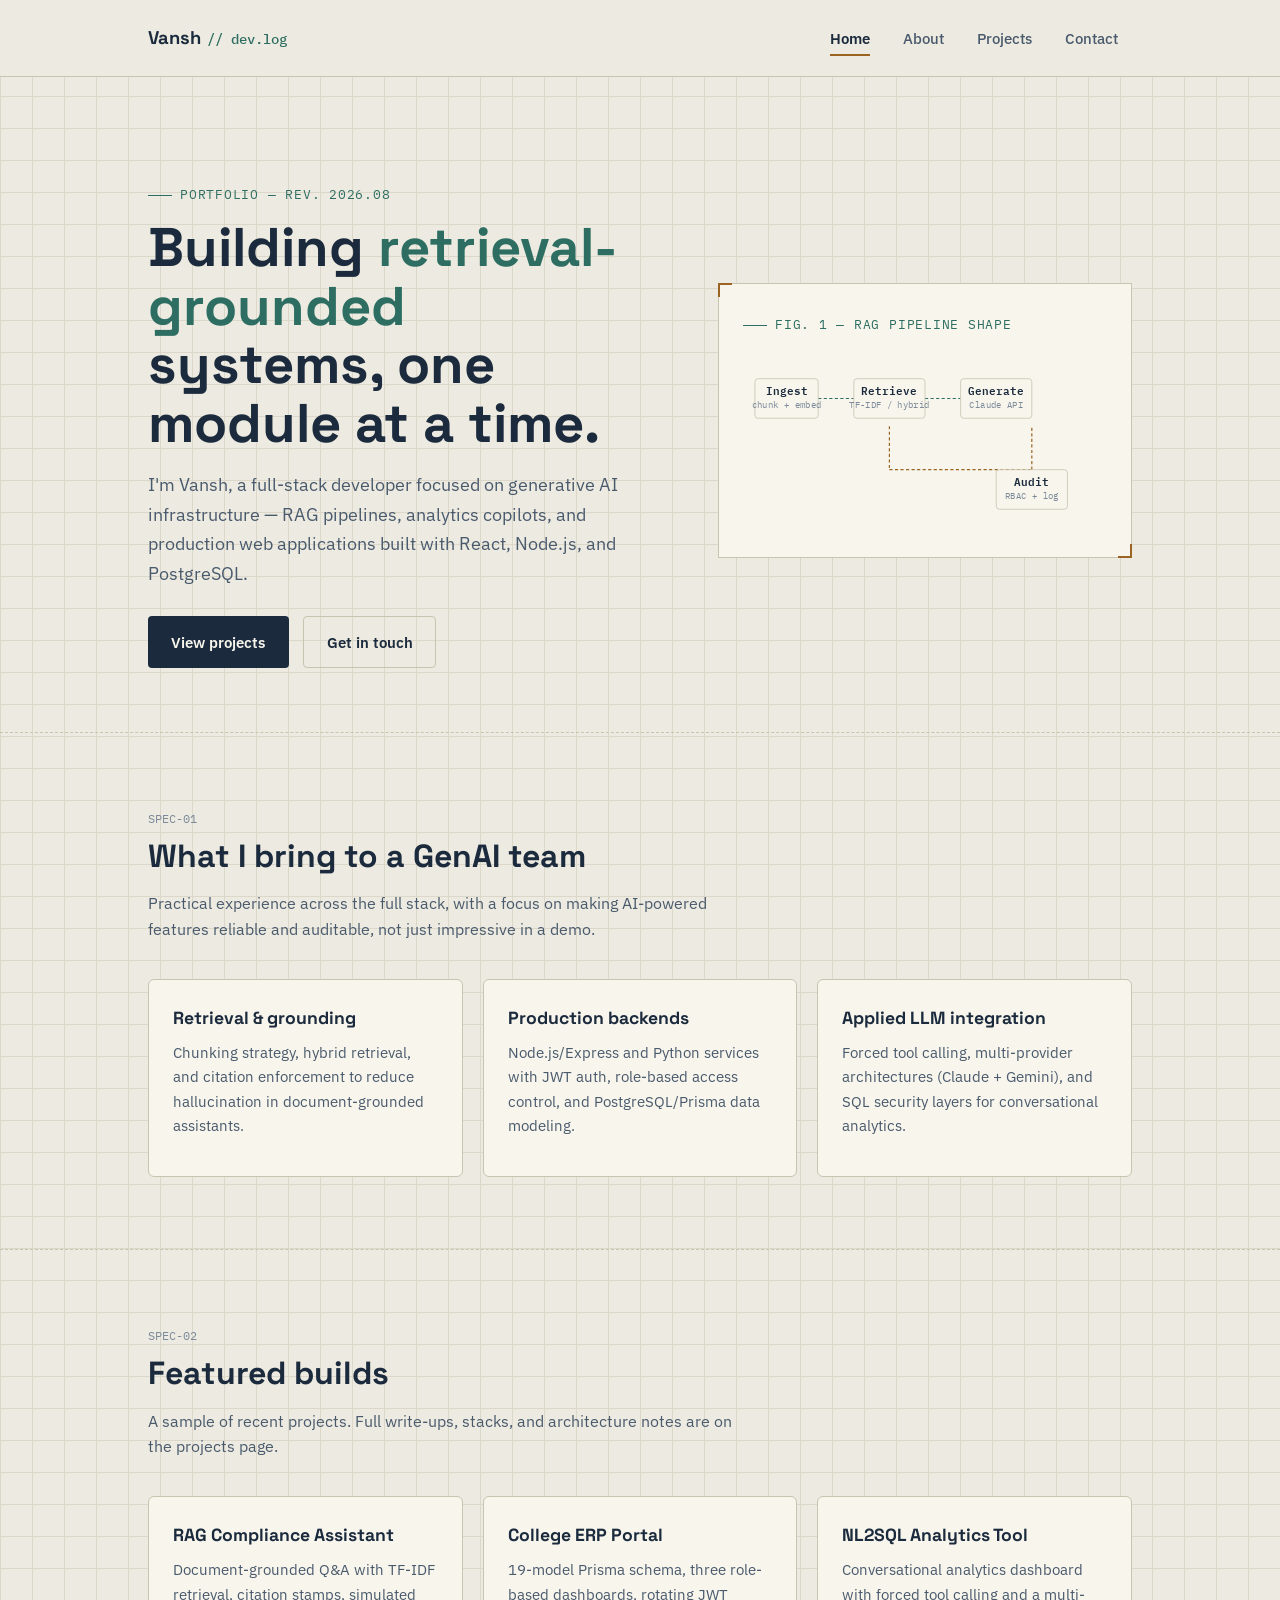
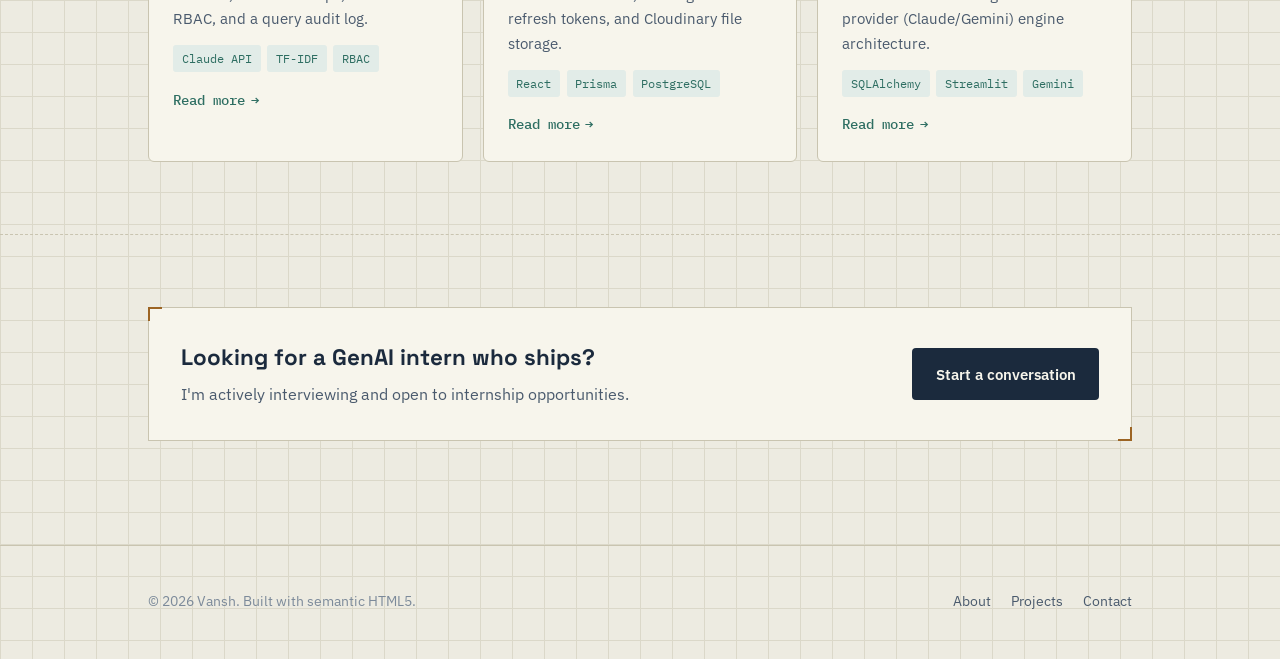
==== index.html @ 2693d818 "initial portfolio website" ====
<!DOCTYPE html>
<html lang="en">
<head>
  <meta charset="UTF-8">
  <meta name="viewport" content="width=device-width, initial-scale=1.0">
  <title>Vansh — GenAI &amp; Full-Stack Developer Portfolio</title>
  <meta name="description" content="Portfolio of Vansh, a full-stack developer building GenAI-powered systems: RAG pipelines, NL2SQL analytics, and production-grade web applications.">
  <meta name="author" content="Vansh">
  <meta name="keywords" content="Vansh portfolio, GenAI developer, RAG systems, full-stack developer, React, Node.js, PostgreSQL, Claude API">

  <!-- Open Graph / social preview -->
  <meta property="og:type" content="website">
  <meta property="og:title" content="Vansh — GenAI & Full-Stack Developer">
  <meta property="og:description" content="Building retrieval-augmented and full-stack systems: RAG assistants, NL2SQL tools, and production web apps.">
  <meta property="og:url" content="https://example.com/">
  <meta name="twitter:card" content="summary">

  <link rel="canonical" href="https://example.com/">
  <link rel="stylesheet" href="css/style.css">
</head>
<body>

  <a class="skip-link" href="#main-content">Skip to main content</a>

  <header class="site-header">
    <div class="wrap header-inner">
      <a class="brand" href="index.html">
        Vansh <span class="brand-mark">// dev.log</span>
      </a>
      <button class="nav-toggle" type="button" aria-expanded="false" aria-controls="primary-nav">
        Menu
      </button>
      <nav class="primary-nav" id="primary-nav" aria-label="Primary">
        <ul>
          <li><a href="index.html" aria-current="page">Home</a></li>
          <li><a href="about.html">About</a></li>
          <li><a href="projects.html">Projects</a></li>
          <li><a href="contact.html">Contact</a></li>
        </ul>
      </nav>
    </div>
  </header>

  <main id="main-content">

    <!-- ================= HERO ================= -->
    <section class="hero" aria-labelledby="hero-heading">
      <div class="wrap hero-grid">
        <div>
          <p class="spec-label">Portfolio — Rev. 2026.08</p>
          <h1 id="hero-heading">
            Building <span class="accent">retrieval-grounded</span> systems, one module at a time.
          </h1>
          <p class="hero-lede">
            I'm Vansh, a full-stack developer focused on generative AI infrastructure — RAG
            pipelines, analytics copilots, and production web applications built with
            React, Node.js, and PostgreSQL.
          </p>
          <div class="hero-actions">
            <a class="btn btn-primary" href="projects.html">View projects</a>
            <a class="btn btn-secondary" href="contact.html">Get in touch</a>
          </div>
        </div>

        <div>
          <figure class="bracket-frame" style="padding: 1.5rem; margin: 0;">
            <figcaption class="spec-label" style="margin-bottom: 1rem;">Fig. 1 — RAG pipeline shape</figcaption>
            <svg class="pipeline-diagram" viewBox="0 0 460 220" role="img" aria-labelledby="pipeline-title pipeline-desc">
              <title id="pipeline-title">Diagram of a retrieval-augmented generation pipeline</title>
              <desc id="pipeline-desc">Four connected stages flow left to right: Ingest, Retrieve, Generate, and Audit, representing the architecture used in the compliance document assistant project.</desc>

              <!-- connectors -->
              <line x1="95" y1="60" x2="140" y2="60" stroke="#2E6E62" stroke-width="1.5" stroke-dasharray="4 3"/>
              <line x1="230" y1="60" x2="275" y2="60" stroke="#2E6E62" stroke-width="1.5" stroke-dasharray="4 3"/>
              <line x1="185" y1="95" x2="185" y2="150" stroke="#9C6423" stroke-width="1.5" stroke-dasharray="4 3"/>
              <line x1="185" y1="150" x2="365" y2="150" stroke="#9C6423" stroke-width="1.5" stroke-dasharray="4 3"/>
              <line x1="365" y1="150" x2="365" y2="95" stroke="#9C6423" stroke-width="1.5" stroke-dasharray="4 3"/>

              <!-- node: Ingest -->
              <rect x="15" y="35" width="80" height="50" rx="4" fill="#F7F5EC" stroke="#C9C4B0"/>
              <text x="55" y="56" text-anchor="middle" class="pipeline-node-title">Ingest</text>
              <text x="55" y="72" text-anchor="middle" class="pipeline-node-label">chunk + embed</text>

              <!-- node: Retrieve -->
              <rect x="140" y="35" width="90" height="50" rx="4" fill="#F7F5EC" stroke="#C9C4B0"/>
              <text x="185" y="56" text-anchor="middle" class="pipeline-node-title">Retrieve</text>
              <text x="185" y="72" text-anchor="middle" class="pipeline-node-label">TF-IDF / hybrid</text>

              <!-- node: Generate -->
              <rect x="275" y="35" width="90" height="50" rx="4" fill="#F7F5EC" stroke="#C9C4B0"/>
              <text x="320" y="56" text-anchor="middle" class="pipeline-node-title">Generate</text>
              <text x="320" y="72" text-anchor="middle" class="pipeline-node-label">Claude API</text>

              <!-- node: Audit -->
              <rect x="320" y="150" width="90" height="50" rx="4" fill="#F7F5EC" stroke="#C9C4B0"/>
              <text x="365" y="171" text-anchor="middle" class="pipeline-node-title">Audit</text>
              <text x="365" y="187" text-anchor="middle" class="pipeline-node-label">RBAC + log</text>
            </svg>
          </figure>
        </div>
      </div>
    </section>

    <!-- ================= STRENGTHS ================= -->
    <section class="block" aria-labelledby="strengths-heading">
      <div class="wrap">
        <div class="block-head">
          <span class="section-index">SPEC-01</span>
          <h2 id="strengths-heading">What I bring to a GenAI team</h2>
          <p>Practical experience across the full stack, with a focus on making AI-powered features reliable and auditable, not just impressive in a demo.</p>
        </div>
        <div class="card-grid">
          <article class="card">
            <h3>Retrieval &amp; grounding</h3>
            <p>Chunking strategy, hybrid retrieval, and citation enforcement to reduce hallucination in document-grounded assistants.</p>
          </article>
          <article class="card">
            <h3>Production backends</h3>
            <p>Node.js/Express and Python services with JWT auth, role-based access control, and PostgreSQL/Prisma data modeling.</p>
          </article>
          <article class="card">
            <h3>Applied LLM integration</h3>
            <p>Forced tool calling, multi-provider architectures (Claude + Gemini), and SQL security layers for conversational analytics.</p>
          </article>
        </div>
      </div>
    </section>

    <!-- ================= FEATURED PROJECTS ================= -->
    <section class="block" aria-labelledby="featured-heading">
      <div class="wrap">
        <div class="block-head">
          <span class="section-index">SPEC-02</span>
          <h2 id="featured-heading">Featured builds</h2>
          <p>A sample of recent projects. Full write-ups, stacks, and architecture notes are on the projects page.</p>
        </div>
        <div class="card-grid">
          <article class="card">
            <h3>RAG Compliance Assistant</h3>
            <p>Document-grounded Q&amp;A with TF-IDF retrieval, citation stamps, simulated RBAC, and a query audit log.</p>
            <ul class="tag-list" aria-label="Technologies used">
              <li>Claude API</li>
              <li>TF-IDF</li>
              <li>RBAC</li>
            </ul>
            <a class="card-link" href="projects.html#rag-assistant">Read more <span aria-hidden="true">→</span></a>
          </article>
          <article class="card">
            <h3>College ERP Portal</h3>
            <p>19-model Prisma schema, three role-based dashboards, rotating JWT refresh tokens, and Cloudinary file storage.</p>
            <ul class="tag-list" aria-label="Technologies used">
              <li>React</li>
              <li>Prisma</li>
              <li>PostgreSQL</li>
            </ul>
            <a class="card-link" href="projects.html#erp-portal">Read more <span aria-hidden="true">→</span></a>
          </article>
          <article class="card">
            <h3>NL2SQL Analytics Tool</h3>
            <p>Conversational analytics dashboard with forced tool calling and a multi-provider (Claude/Gemini) engine architecture.</p>
            <ul class="tag-list" aria-label="Technologies used">
              <li>SQLAlchemy</li>
              <li>Streamlit</li>
              <li>Gemini</li>
            </ul>
            <a class="card-link" href="projects.html#nl2sql">Read more <span aria-hidden="true">→</span></a>
          </article>
        </div>
      </div>
    </section>

    <!-- ================= CTA ================= -->
    <section class="block" aria-labelledby="cta-heading">
      <div class="wrap">
        <div class="bracket-frame" style="padding: 2rem; display: flex; justify-content: space-between; align-items: center; flex-wrap: wrap; gap: 1.5rem;">
          <div>
            <h2 id="cta-heading" style="font-family: var(--font-display); margin: 0 0 0.4rem; font-size: 1.4rem;">Looking for a GenAI intern who ships?</h2>
            <p style="margin: 0; color: var(--ink-soft);">I'm actively interviewing and open to internship opportunities.</p>
          </div>
          <a class="btn btn-primary" href="contact.html">Start a conversation</a>
        </div>
      </div>
    </section>

  </main>

  <footer class="site-footer">
    <div class="wrap footer-inner">
      <p>&copy; 2026 Vansh. Built with semantic HTML5.</p>
      <ul class="footer-links">
        <li><a href="about.html">About</a></li>
        <li><a href="projects.html">Projects</a></li>
        <li><a href="contact.html">Contact</a></li>
      </ul>
    </div>
  </footer>

  <script src="js/main.js"></script>
</body>
</html>
---- css/style.css ----
/* =========================================================
   Vansh — Portfolio
   Design concept: engineering spec sheet / lab notebook
   ========================================================= */

@import url('https://fonts.googleapis.com/css2?family=Space+Grotesk:wght@500;600;700&family=IBM+Plex+Sans:wght@400;500;600&family=IBM+Plex+Mono:wght@400;500&display=swap');

:root {
  /* Color tokens */
  --bg: #EDEBE1;
  --bg-line: #DBD8C9;
  --surface: #F7F5EC;
  --surface-raised: #FFFFFF;
  --ink: #1B2A3D;
  --ink-soft: #4A5A6D;
  --ink-faint: #7C8A9A;
  --border: #C9C4B0;
  --accent-teal: #2E6E62;
  --accent-teal-bg: #E2ECE8;
  --accent-amber: #9C6423;
  --accent-amber-bg: #F3E8D6;
  --focus-ring: #1857B8;

  /* Type */
  --font-display: 'Space Grotesk', 'Segoe UI', sans-serif;
  --font-body: 'IBM Plex Sans', 'Segoe UI', sans-serif;
  --font-mono: 'IBM Plex Mono', 'Courier New', monospace;

  /* Layout */
  --content-width: 1080px;
  --gutter: clamp(1.25rem, 4vw, 3rem);
}

*, *::before, *::after { box-sizing: border-box; }

html {
  scroll-behavior: smooth;
}

@media (prefers-reduced-motion: reduce) {
  html { scroll-behavior: auto; }
  *, *::before, *::after {
    animation-duration: 0.01ms !important;
    animation-iteration-count: 1 !important;
    transition-duration: 0.01ms !important;
    scroll-behavior: auto !important;
  }
}

body {
  margin: 0;
  background-color: var(--bg);
  background-image:
    linear-gradient(var(--bg-line) 1px, transparent 1px),
    linear-gradient(90deg, var(--bg-line) 1px, transparent 1px);
  background-size: 32px 32px;
  color: var(--ink);
  font-family: var(--font-body);
  font-size: 1rem;
  line-height: 1.6;
  -webkit-font-smoothing: antialiased;
}

img { max-width: 100%; display: block; }

/* -----------------------------------------
   Accessibility utilities
   ----------------------------------------- */

.visually-hidden {
  position: absolute;
  width: 1px; height: 1px;
  padding: 0; margin: -1px;
  overflow: hidden;
  clip: rect(0,0,0,0);
  white-space: nowrap;
  border: 0;
}

.skip-link {
  position: absolute;
  left: 1rem;
  top: -3.5rem;
  background: var(--ink);
  color: var(--surface);
  padding: 0.75rem 1.25rem;
  border-radius: 4px;
  font-family: var(--font-mono);
  font-size: 0.9rem;
  text-decoration: none;
  z-index: 100;
  transition: top 0.15s ease;
}

.skip-link:focus {
  top: 1rem;
}

:focus-visible {
  outline: 3px solid var(--focus-ring);
  outline-offset: 3px;
  border-radius: 2px;
}

a { color: var(--accent-teal); }
a:hover { color: var(--ink); }

/* -----------------------------------------
   Layout shell
   ----------------------------------------- */

.wrap {
  max-width: var(--content-width);
  margin-inline: auto;
  padding-inline: var(--gutter);
}

/* -----------------------------------------
   Header / Nav
   ----------------------------------------- */

.site-header {
  position: sticky;
  top: 0;
  z-index: 50;
  background: rgba(237, 235, 225, 0.92);
  backdrop-filter: blur(6px);
  border-bottom: 1px solid var(--border);
}

.header-inner {
  display: flex;
  align-items: center;
  justify-content: space-between;
  padding-block: 1.1rem;
}

.brand {
  font-family: var(--font-display);
  font-weight: 700;
  font-size: 1.15rem;
  color: var(--ink);
  text-decoration: none;
  display: flex;
  align-items: baseline;
  gap: 0.4rem;
}

.brand .brand-mark {
  color: var(--accent-teal);
  font-family: var(--font-mono);
  font-weight: 500;
  font-size: 0.85rem;
}

.brand:hover { color: var(--ink); }

.primary-nav ul {
  list-style: none;
  display: flex;
  gap: 0.25rem;
  margin: 0;
  padding: 0;
}

.primary-nav a {
  display: inline-block;
  padding: 0.5rem 0.9rem;
  color: var(--ink-soft);
  text-decoration: none;
  font-size: 0.95rem;
  font-weight: 500;
  border-radius: 4px;
}

.primary-nav a:hover {
  color: var(--ink);
  background: var(--surface);
}

.primary-nav a[aria-current="page"] {
  color: var(--ink);
  font-weight: 600;
  position: relative;
}

.primary-nav a[aria-current="page"]::after {
  content: "";
  position: absolute;
  left: 0.9rem;
  right: 0.9rem;
  bottom: 0.15rem;
  height: 2px;
  background: var(--accent-amber);
}

.nav-toggle {
  display: none;
  background: none;
  border: 1px solid var(--border);
  border-radius: 4px;
  padding: 0.5rem 0.7rem;
  font-family: var(--font-mono);
  font-size: 0.85rem;
  color: var(--ink);
  cursor: pointer;
}

@media (max-width: 720px) {
  .nav-toggle { display: inline-block; }
  .primary-nav {
    display: none;
    width: 100%;
  }
  .primary-nav.is-open { display: block; }
  .primary-nav ul {
    flex-direction: column;
    padding-block: 0.5rem 1rem;
  }
  .header-inner { flex-wrap: wrap; }
}

/* -----------------------------------------
   Spec label / eyebrow system
   ----------------------------------------- */

.spec-label {
  font-family: var(--font-mono);
  font-size: 0.8rem;
  letter-spacing: 0.06em;
  color: var(--accent-teal);
  text-transform: uppercase;
  display: inline-flex;
  align-items: center;
  gap: 0.5rem;
  margin-bottom: 0.75rem;
}

.spec-label::before {
  content: "";
  width: 1.5rem;
  height: 1px;
  background: var(--accent-teal);
}

/* -----------------------------------------
   Corner-bracket framing (technical drawing motif)
   ----------------------------------------- */

.bracket-frame {
  position: relative;
  border: 1px solid var(--border);
  background: var(--surface);
}

.bracket-frame::before,
.bracket-frame::after {
  content: "";
  position: absolute;
  width: 14px;
  height: 14px;
  border: 2px solid var(--accent-amber);
}

.bracket-frame::before {
  top: -1px; left: -1px;
  border-right: none;
  border-bottom: none;
}

.bracket-frame::after {
  bottom: -1px; right: -1px;
  border-left: none;
  border-top: none;
}

/* -----------------------------------------
   Hero
   ----------------------------------------- */

.hero {
  padding-block: clamp(3rem, 8vw, 6rem) clamp(2rem, 6vw, 4rem);
}

.hero-grid {
  display: grid;
  grid-template-columns: 1.1fr 0.9fr;
  gap: clamp(2rem, 5vw, 4rem);
  align-items: center;
}

@media (max-width: 860px) {
  .hero-grid { grid-template-columns: 1fr; }
}

.hero h1 {
  font-family: var(--font-display);
  font-size: clamp(2.2rem, 5vw, 3.4rem);
  line-height: 1.08;
  margin: 0 0 1.1rem;
  color: var(--ink);
}

.hero h1 .accent { color: var(--accent-teal); }

.hero-lede {
  font-size: 1.15rem;
  color: var(--ink-soft);
  max-width: 46ch;
  margin: 0 0 1.75rem;
}

.hero-actions {
  display: flex;
  gap: 0.9rem;
  flex-wrap: wrap;
}

.btn {
  font-family: var(--font-body);
  font-weight: 600;
  font-size: 0.95rem;
  padding: 0.8rem 1.4rem;
  border-radius: 4px;
  text-decoration: none;
  display: inline-flex;
  align-items: center;
  gap: 0.5rem;
  border: 1px solid transparent;
  cursor: pointer;
}

.btn-primary {
  background: var(--ink);
  color: var(--surface);
}
.btn-primary:hover { background: var(--accent-teal); color: #fff; }

.btn-secondary {
  background: transparent;
  color: var(--ink);
  border-color: var(--border);
}
.btn-secondary:hover { border-color: var(--ink); background: var(--surface); }

/* -----------------------------------------
   Pipeline diagram (signature element)
   ----------------------------------------- */

.pipeline-diagram {
  width: 100%;
  height: auto;
}

.pipeline-diagram text {
  font-family: var(--font-mono);
}

.pipeline-node-label {
  font-size: 11px;
  fill: var(--ink-faint);
  letter-spacing: 0.04em;
}

.pipeline-node-title {
  font-size: 14px;
  font-weight: 600;
  fill: var(--ink);
}

/* -----------------------------------------
   Sections
   ----------------------------------------- */

section.block {
  padding-block: clamp(2.5rem, 6vw, 4.5rem);
  border-top: 1px dashed var(--border);
}

.block-head {
  max-width: 60ch;
  margin-bottom: 2.25rem;
}

.block-head h2 {
  font-family: var(--font-display);
  font-size: clamp(1.5rem, 3vw, 2rem);
  margin: 0 0 0.6rem;
}

.block-head p {
  color: var(--ink-soft);
  margin: 0;
}

/* -----------------------------------------
   Cards (projects, strengths)
   ----------------------------------------- */

.card-grid {
  display: grid;
  grid-template-columns: repeat(auto-fit, minmax(260px, 1fr));
  gap: 1.25rem;
}

.card {
  background: var(--surface);
  border: 1px solid var(--border);
  border-radius: 6px;
  padding: 1.5rem;
}

.card h3 {
  font-family: var(--font-display);
  font-size: 1.1rem;
  margin: 0 0 0.5rem;
}

.card p {
  color: var(--ink-soft);
  margin: 0 0 0.9rem;
  font-size: 0.96rem;
}

.tag-list {
  list-style: none;
  display: flex;
  flex-wrap: wrap;
  gap: 0.4rem;
  padding: 0;
  margin: 0 0 0.9rem;
}

.tag-list li {
  font-family: var(--font-mono);
  font-size: 0.75rem;
  background: var(--accent-teal-bg);
  color: var(--accent-teal);
  padding: 0.25rem 0.55rem;
  border-radius: 3px;
}

.card-link {
  font-family: var(--font-mono);
  font-size: 0.85rem;
  font-weight: 500;
  text-decoration: none;
  display: inline-flex;
  align-items: center;
  gap: 0.35rem;
}

/* -----------------------------------------
   Project detail articles (projects.html)
   ----------------------------------------- */

.project-article {
  padding-block: clamp(2rem, 5vw, 3.5rem);
  border-top: 1px dashed var(--border);
}

.project-article:first-of-type {
  border-top: none;
}

.project-head {
  display: flex;
  justify-content: space-between;
  align-items: baseline;
  flex-wrap: wrap;
  gap: 0.75rem;
  margin-bottom: 1rem;
}

.project-head h2 {
  font-family: var(--font-display);
  font-size: 1.5rem;
  margin: 0;
}

.project-status {
  font-family: var(--font-mono);
  font-size: 0.75rem;
  text-transform: uppercase;
  letter-spacing: 0.05em;
  color: var(--accent-amber);
  background: var(--accent-amber-bg);
  padding: 0.3rem 0.6rem;
  border-radius: 3px;
}

.project-body {
  display: grid;
  grid-template-columns: 2fr 1fr;
  gap: 2rem;
}

@media (max-width: 780px) {
  .project-body { grid-template-columns: 1fr; }
}

.project-meta dt {
  font-family: var(--font-mono);
  font-size: 0.75rem;
  text-transform: uppercase;
  color: var(--ink-faint);
  margin-top: 0.9rem;
}

.project-meta dt:first-child { margin-top: 0; }

.project-meta dd {
  margin: 0.2rem 0 0;
  font-size: 0.92rem;
  color: var(--ink-soft);
}

/* -----------------------------------------
   Skills / about
   ----------------------------------------- */

.skill-columns {
  display: grid;
  grid-template-columns: repeat(auto-fit, minmax(220px, 1fr));
  gap: 1.5rem;
}

.skill-columns h3 {
  font-family: var(--font-mono);
  font-size: 0.85rem;
  text-transform: uppercase;
  letter-spacing: 0.05em;
  color: var(--accent-teal);
  margin: 0 0 0.75rem;
}

.skill-columns ul {
  margin: 0;
  padding: 0;
  list-style: none;
}

.skill-columns li {
  padding: 0.4rem 0;
  border-bottom: 1px solid var(--border);
  font-size: 0.95rem;
}

.skill-columns li:last-child { border-bottom: none; }

/* Timeline */

.timeline {
  list-style: none;
  margin: 0;
  padding: 0;
  border-left: 2px solid var(--border);
}

.timeline li {
  position: relative;
  padding: 0 0 1.75rem 1.75rem;
}

.timeline li::before {
  content: "";
  position: absolute;
  left: -7px;
  top: 0.3rem;
  width: 12px;
  height: 12px;
  border-radius: 50%;
  background: var(--surface);
  border: 2px solid var(--accent-teal);
}

.timeline .timeline-label {
  font-family: var(--font-mono);
  font-size: 0.78rem;
  color: var(--ink-faint);
  display: block;
  margin-bottom: 0.2rem;
}

.timeline h3 {
  font-family: var(--font-display);
  font-size: 1.05rem;
  margin: 0 0 0.3rem;
}

.timeline p {
  margin: 0;
  color: var(--ink-soft);
  font-size: 0.94rem;
}

/* -----------------------------------------
   Contact form
   ----------------------------------------- */

.contact-layout {
  display: grid;
  grid-template-columns: 1fr 1.2fr;
  gap: 2.5rem;
}

@media (max-width: 780px) {
  .contact-layout { grid-template-columns: 1fr; }
}

.contact-form {
  display: flex;
  flex-direction: column;
  gap: 1.3rem;
}

.form-field {
  display: flex;
  flex-direction: column;
  gap: 0.4rem;
}

.form-field label {
  font-family: var(--font-mono);
  font-size: 0.8rem;
  text-transform: uppercase;
  letter-spacing: 0.04em;
  color: var(--ink);
}

.required-mark {
  color: var(--accent-amber);
}

.form-field input,
.form-field textarea,
.form-field select {
  font-family: var(--font-body);
  font-size: 1rem;
  padding: 0.75rem 0.9rem;
  border: 1px solid var(--border);
  border-radius: 4px;
  background: var(--surface-raised);
  color: var(--ink);
}

.form-field input:focus-visible,
.form-field textarea:focus-visible,
.form-field select:focus-visible {
  outline: 3px solid var(--focus-ring);
  outline-offset: 1px;
  border-color: var(--focus-ring);
}

.form-hint {
  font-size: 0.82rem;
  color: var(--ink-faint);
}

.form-error {
  font-size: 0.85rem;
  color: #A3312A;
  font-weight: 600;
  display: none;
}

.form-field.has-error .form-error { display: block; }
.form-field.has-error input,
.form-field.has-error textarea {
  border-color: #A3312A;
}

.form-status {
  font-size: 0.9rem;
  padding: 0.8rem 1rem;
  border-radius: 4px;
  display: none;
}

.form-status.is-visible { display: block; }

.form-status.success {
  background: var(--accent-teal-bg);
  color: var(--accent-teal);
}

.contact-aside .card { margin-bottom: 1rem; }

.contact-list {
  list-style: none;
  margin: 0;
  padding: 0;
}

.contact-list li {
  display: flex;
  justify-content: space-between;
  gap: 1rem;
  padding: 0.6rem 0;
  border-bottom: 1px solid var(--border);
  font-size: 0.94rem;
}

.contact-list li:last-child { border-bottom: none; }

.contact-list dt {
  font-family: var(--font-mono);
  font-size: 0.78rem;
  color: var(--ink-faint);
}

/* -----------------------------------------
   Footer
   ----------------------------------------- */

.site-footer {
  border-top: 1px solid var(--border);
  padding-block: 2rem;
  margin-top: 2rem;
}

.footer-inner {
  display: flex;
  justify-content: space-between;
  align-items: center;
  flex-wrap: wrap;
  gap: 1rem;
  font-size: 0.85rem;
  color: var(--ink-faint);
}

.footer-inner a {
  color: var(--ink-soft);
  text-decoration: none;
}

.footer-inner a:hover { color: var(--ink); text-decoration: underline; }

.footer-links {
  list-style: none;
  display: flex;
  gap: 1.25rem;
  padding: 0;
  margin: 0;
}

/* -----------------------------------------
   Misc
   ----------------------------------------- */

.section-index {
  font-family: var(--font-mono);
  font-size: 0.75rem;
  color: var(--ink-faint);
}
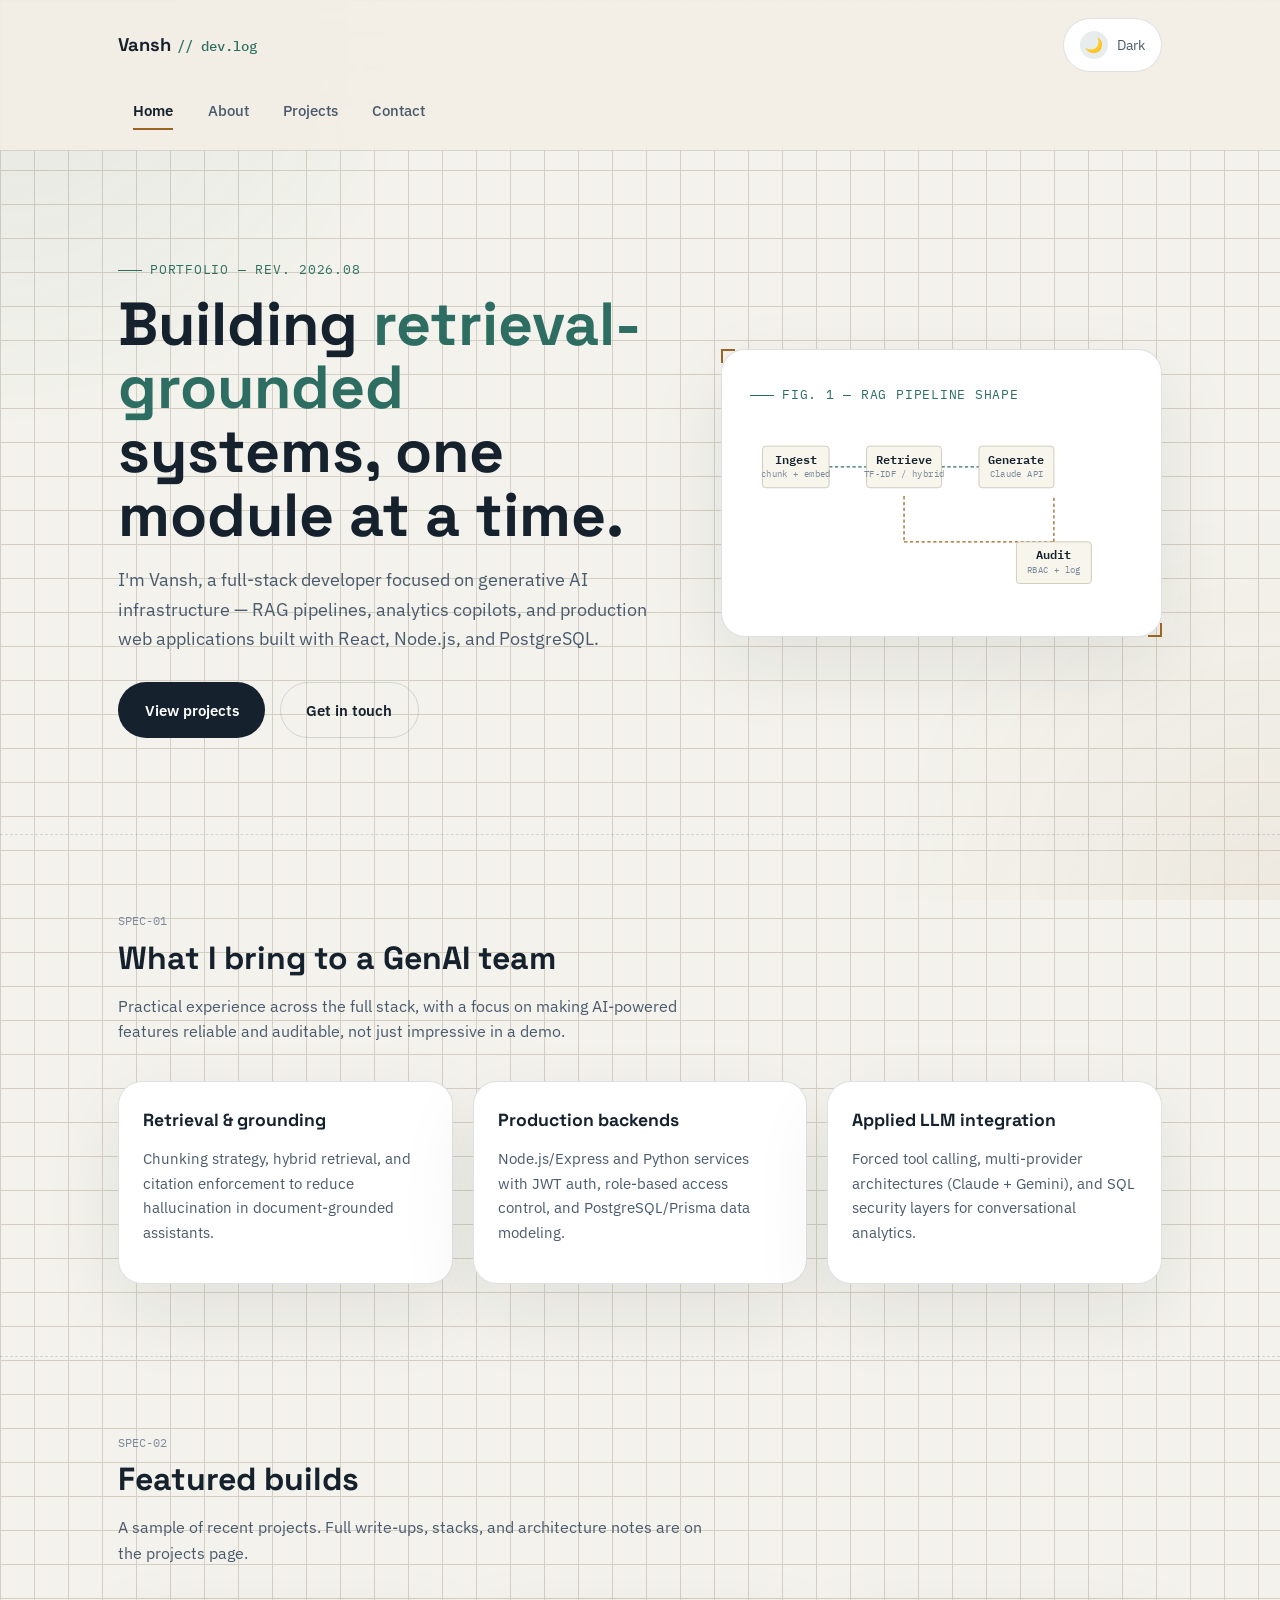
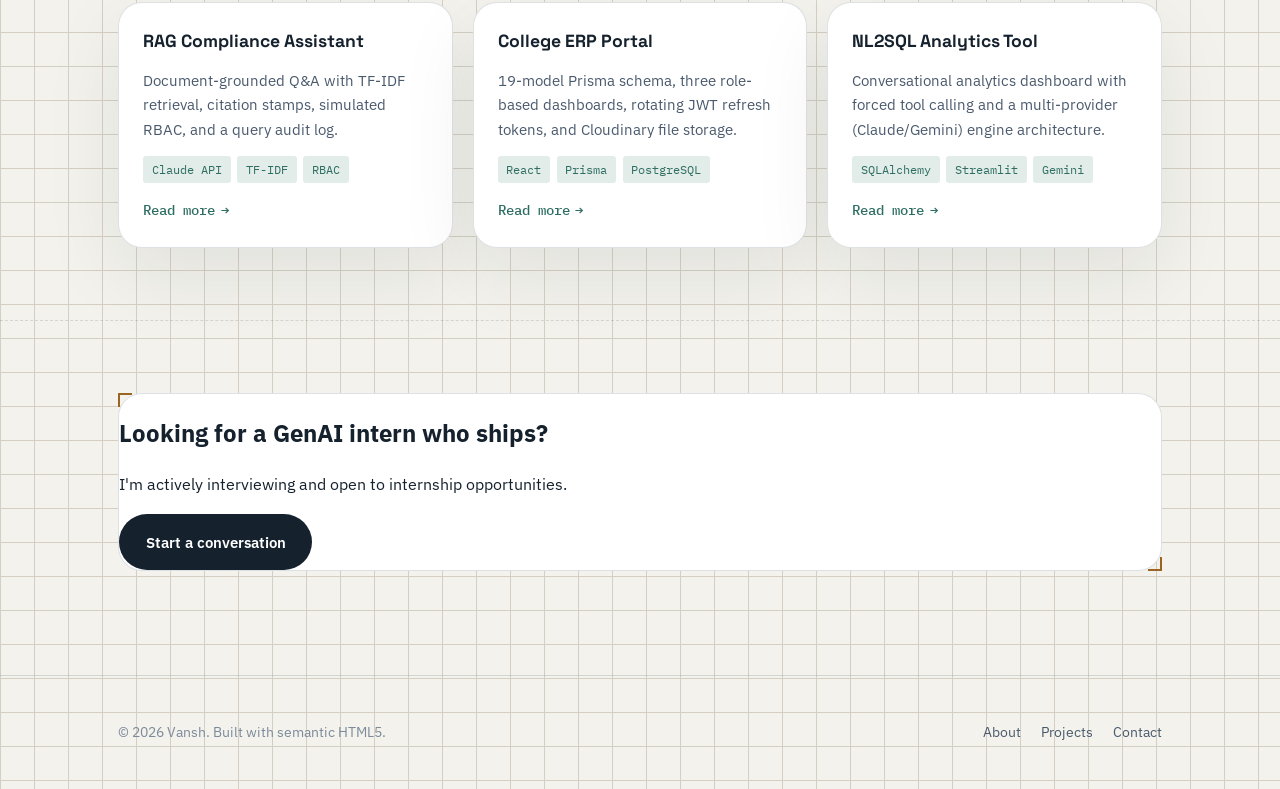
==== commit e8dad78b: "Update portfolio: improve styling and functionality" ====
--- a/index.html
+++ b/index.html
@@ -27,9 +27,15 @@
       <a class="brand" href="index.html">
         Vansh <span class="brand-mark">// dev.log</span>
       </a>
-      <button class="nav-toggle" type="button" aria-expanded="false" aria-controls="primary-nav">
-        Menu
-      </button>
+      <div class="header-actions">
+        <button class="theme-toggle" type="button" aria-label="Toggle dark mode" aria-pressed="false">
+          <span class="theme-toggle__icon">🌙</span>
+          <span class="theme-toggle__label">Dark</span>
+        </button>
+        <button class="nav-toggle" type="button" aria-expanded="false" aria-controls="primary-nav">
+          Menu
+        </button>
+      </div>
       <nav class="primary-nav" id="primary-nav" aria-label="Primary">
         <ul>
           <li><a href="index.html" aria-current="page">Home</a></li>
@@ -63,8 +69,8 @@
         </div>
 
         <div>
-          <figure class="bracket-frame" style="padding: 1.5rem; margin: 0;">
-            <figcaption class="spec-label" style="margin-bottom: 1rem;">Fig. 1 — RAG pipeline shape</figcaption>
+          <figure class="bracket-frame pipeline-figure">
+            <figcaption class="spec-label">Fig. 1 — RAG pipeline shape</figcaption>
             <svg class="pipeline-diagram" viewBox="0 0 460 220" role="img" aria-labelledby="pipeline-title pipeline-desc">
               <title id="pipeline-title">Diagram of a retrieval-augmented generation pipeline</title>
               <desc id="pipeline-desc">Four connected stages flow left to right: Ingest, Retrieve, Generate, and Audit, representing the architecture used in the compliance document assistant project.</desc>
@@ -172,10 +178,10 @@
     <!-- ================= CTA ================= -->
     <section class="block" aria-labelledby="cta-heading">
       <div class="wrap">
-        <div class="bracket-frame" style="padding: 2rem; display: flex; justify-content: space-between; align-items: center; flex-wrap: wrap; gap: 1.5rem;">
+        <div class="bracket-frame cta-panel">
           <div>
-            <h2 id="cta-heading" style="font-family: var(--font-display); margin: 0 0 0.4rem; font-size: 1.4rem;">Looking for a GenAI intern who ships?</h2>
-            <p style="margin: 0; color: var(--ink-soft);">I'm actively interviewing and open to internship opportunities.</p>
+            <h2 id="cta-heading">Looking for a GenAI intern who ships?</h2>
+            <p>I'm actively interviewing and open to internship opportunities.</p>
           </div>
           <a class="btn btn-primary" href="contact.html">Start a conversation</a>
         </div>
--- a/css/style.css
+++ b/css/style.css
@@ -1,4 +1,4 @@
-/* =========================================================
+﻿/* =========================================================
    Vansh — Portfolio
    Design concept: engineering spec sheet / lab notebook
    ========================================================= */
@@ -6,29 +6,26 @@
 @import url('https://fonts.googleapis.com/css2?family=Space+Grotesk:wght@500;600;700&family=IBM+Plex+Sans:wght@400;500;600&family=IBM+Plex+Mono:wght@400;500&display=swap');
 
 :root {
-  /* Color tokens */
-  --bg: #EDEBE1;
-  --bg-line: #DBD8C9;
-  --surface: #F7F5EC;
-  --surface-raised: #FFFFFF;
-  --ink: #1B2A3D;
-  --ink-soft: #4A5A6D;
-  --ink-faint: #7C8A9A;
-  --border: #C9C4B0;
-  --accent-teal: #2E6E62;
-  --accent-teal-bg: #E2ECE8;
-  --accent-amber: #9C6423;
-  --accent-amber-bg: #F3E8D6;
-  --focus-ring: #1857B8;
-
-  /* Type */
+  --bg: #f3f2ec;
+  --bg-line: #d5cfc3;
+  --surface: #ffffff;
+  --surface-raised: #f8f5ee;
+  --ink: #15212d;
+  --ink-soft: #4a5a6d;
+  --ink-faint: #7c8a9a;
+  --border: rgba(27, 42, 61, 0.14);
+  --accent-teal: #2e6e62;
+  --accent-teal-bg: #e2ece8;
+  --accent-amber: #9c6423;
+  --accent-amber-bg: #f3e8d6;
+  --focus-ring: #1857b8;
+  --shadow: 0 28px 80px rgba(31, 41, 51, 0.08);
+  --radius: 24px;
+  --content-width: 1140px;
+  --gutter: clamp(1.25rem, 4vw, 3rem);
   --font-display: 'Space Grotesk', 'Segoe UI', sans-serif;
   --font-body: 'IBM Plex Sans', 'Segoe UI', sans-serif;
   --font-mono: 'IBM Plex Mono', 'Courier New', monospace;
-
-  /* Layout */
-  --content-width: 1080px;
-  --gutter: clamp(1.25rem, 4vw, 3rem);
 }
 
 *, *::before, *::after { box-sizing: border-box; }
@@ -49,11 +46,12 @@
 
 body {
   margin: 0;
+  min-height: 100vh;
   background-color: var(--bg);
   background-image:
     linear-gradient(var(--bg-line) 1px, transparent 1px),
     linear-gradient(90deg, var(--bg-line) 1px, transparent 1px);
-  background-size: 32px 32px;
+  background-size: 34px 34px;
   color: var(--ink);
   font-family: var(--font-body);
   font-size: 1rem;
@@ -61,16 +59,25 @@
   -webkit-font-smoothing: antialiased;
 }
 
+body::before {
+  content: '';
+  position: fixed;
+  inset: 0;
+  pointer-events: none;
+  background: radial-gradient(circle at top left, rgba(46, 110, 98, 0.14), transparent 28%),
+              radial-gradient(circle at bottom right, rgba(156, 100, 35, 0.1), transparent 26%);
+  opacity: 0.55;
+  z-index: -1;
+}
+
 img { max-width: 100%; display: block; }
-
-/* -----------------------------------------
-   Accessibility utilities
-   ----------------------------------------- */
 
 .visually-hidden {
   position: absolute;
-  width: 1px; height: 1px;
-  padding: 0; margin: -1px;
+  width: 1px;
+  height: 1px;
+  padding: 0;
+  margin: -1px;
   overflow: hidden;
   clip: rect(0,0,0,0);
   white-space: nowrap;
@@ -105,33 +112,26 @@
 a { color: var(--accent-teal); }
 a:hover { color: var(--ink); }
 
-/* -----------------------------------------
-   Layout shell
-   ----------------------------------------- */
-
 .wrap {
   max-width: var(--content-width);
   margin-inline: auto;
   padding-inline: var(--gutter);
 }
 
-/* -----------------------------------------
-   Header / Nav
-   ----------------------------------------- */
-
 .site-header {
   position: sticky;
   top: 0;
   z-index: 50;
-  background: rgba(237, 235, 225, 0.92);
-  backdrop-filter: blur(6px);
+  background: rgba(243, 238, 229, 0.92);
+  backdrop-filter: blur(10px);
   border-bottom: 1px solid var(--border);
 }
 
 .header-inner {
-  display: flex;
-  align-items: center;
-  justify-content: space-between;
+  display: grid;
+  grid-template-columns: auto minmax(auto, 1fr);
+  align-items: center;
+  gap: 1rem;
   padding-block: 1.1rem;
 }
 
@@ -141,7 +141,7 @@
   font-size: 1.15rem;
   color: var(--ink);
   text-decoration: none;
-  display: flex;
+  display: inline-flex;
   align-items: baseline;
   gap: 0.4rem;
 }
@@ -155,6 +155,10 @@
 
 .brand:hover { color: var(--ink); }
 
+.primary-nav {
+  justify-self: end;
+}
+
 .primary-nav ul {
   list-style: none;
   display: flex;
@@ -164,13 +168,15 @@
 }
 
 .primary-nav a {
-  display: inline-block;
-  padding: 0.5rem 0.9rem;
+  display: inline-flex;
+  align-items: center;
+  padding: 0.65rem 0.95rem;
   color: var(--ink-soft);
   text-decoration: none;
   font-size: 0.95rem;
   font-weight: 500;
-  border-radius: 4px;
+  border-radius: 6px;
+  transition: background 0.2s ease, color 0.2s ease;
 }
 
 .primary-nav a:hover {
@@ -187,8 +193,8 @@
 .primary-nav a[aria-current="page"]::after {
   content: "";
   position: absolute;
-  left: 0.9rem;
-  right: 0.9rem;
+  left: 0.95rem;
+  right: 0.95rem;
   bottom: 0.15rem;
   height: 2px;
   background: var(--accent-amber);
@@ -198,16 +204,56 @@
   display: none;
   background: none;
   border: 1px solid var(--border);
-  border-radius: 4px;
-  padding: 0.5rem 0.7rem;
+  border-radius: 7px;
+  padding: 0.6rem 0.85rem;
   font-family: var(--font-mono);
   font-size: 0.85rem;
   color: var(--ink);
   cursor: pointer;
 }
 
+.header-actions {
+  display: flex;
+  align-items: center;
+  justify-content: flex-end;
+  gap: 0.75rem;
+}
+
+.theme-toggle {
+  display: inline-flex;
+  align-items: center;
+  gap: 0.55rem;
+  border: 1px solid var(--border);
+  border-radius: 999px;
+  padding: 0.75rem 1rem;
+  background: var(--surface);
+  color: var(--ink-soft);
+  font-family: var(--font-body);
+  font-size: 0.9rem;
+  cursor: pointer;
+  transition: transform 0.2s ease, background-color 0.2s ease, color 0.2s ease, border-color 0.2s ease;
+}
+
+.theme-toggle:hover,
+.theme-toggle:focus-visible {
+  transform: translateY(-1px);
+  border-color: var(--accent-teal);
+  background: var(--accent-teal-bg);
+  color: var(--ink);
+}
+
+.theme-toggle__icon {
+  display: inline-flex;
+  align-items: center;
+  justify-content: center;
+  width: 1.75rem;
+  height: 1.75rem;
+  border-radius: 50%;
+  background: rgba(46, 110, 98, 0.12);
+}
+
 @media (max-width: 720px) {
-  .nav-toggle { display: inline-block; }
+  .nav-toggle { display: inline-flex; }
   .primary-nav {
     display: none;
     width: 100%;
@@ -215,14 +261,22 @@
   .primary-nav.is-open { display: block; }
   .primary-nav ul {
     flex-direction: column;
-    padding-block: 0.5rem 1rem;
+    padding-block: 0.75rem;
   }
-  .header-inner { flex-wrap: wrap; }
-}
-
-/* -----------------------------------------
-   Spec label / eyebrow system
-   ----------------------------------------- */
+  .primary-nav a {
+    width: 100%;
+    padding: 0.95rem 1rem;
+  }
+  .header-inner {
+    grid-template-columns: 1fr;
+    gap: 0.75rem;
+    align-items: stretch;
+  }
+  .header-actions {
+    justify-content: space-between;
+    width: 100%;
+  }
+}
 
 .spec-label {
   font-family: var(--font-mono);
@@ -243,14 +297,11 @@
   background: var(--accent-teal);
 }
 
-/* -----------------------------------------
-   Corner-bracket framing (technical drawing motif)
-   ----------------------------------------- */
-
 .bracket-frame {
   position: relative;
   border: 1px solid var(--border);
   background: var(--surface);
+  border-radius: 24px;
 }
 
 .bracket-frame::before,
@@ -263,28 +314,26 @@
 }
 
 .bracket-frame::before {
-  top: -1px; left: -1px;
+  top: -1px;
+  left: -1px;
   border-right: none;
   border-bottom: none;
 }
 
 .bracket-frame::after {
-  bottom: -1px; right: -1px;
+  bottom: -1px;
+  right: -1px;
   border-left: none;
   border-top: none;
 }
 
-/* -----------------------------------------
-   Hero
-   ----------------------------------------- */
-
 .hero {
-  padding-block: clamp(3rem, 8vw, 6rem) clamp(2rem, 6vw, 4rem);
+  padding-block: clamp(3rem, 8vw, 6rem);
 }
 
 .hero-grid {
   display: grid;
-  grid-template-columns: 1.1fr 0.9fr;
+  grid-template-columns: minmax(0, 1.1fr) minmax(0, 0.9fr);
   gap: clamp(2rem, 5vw, 4rem);
   align-items: center;
 }
@@ -295,10 +344,9 @@
 
 .hero h1 {
   font-family: var(--font-display);
-  font-size: clamp(2.2rem, 5vw, 3.4rem);
-  line-height: 1.08;
+  font-size: clamp(2.2rem, 5vw, 3.8rem);
+  line-height: 1.05;
   margin: 0 0 1.1rem;
-  color: var(--ink);
 }
 
 .hero h1 .accent { color: var(--accent-teal); }
@@ -306,7 +354,7 @@
 .hero-lede {
   font-size: 1.15rem;
   color: var(--ink-soft);
-  max-width: 46ch;
+  max-width: 60ch;
   margin: 0 0 1.75rem;
 }
 
@@ -320,32 +368,39 @@
   font-family: var(--font-body);
   font-weight: 600;
   font-size: 0.95rem;
-  padding: 0.8rem 1.4rem;
-  border-radius: 4px;
+  padding: 0.95rem 1.6rem;
+  border-radius: 999px;
   text-decoration: none;
   display: inline-flex;
   align-items: center;
   gap: 0.5rem;
   border: 1px solid transparent;
   cursor: pointer;
-}
+  transition: transform 0.2s ease, background-color 0.2s ease, border-color 0.2s ease, color 0.2s ease;
+}
+
+.btn:hover { transform: translateY(-1px); }
 
 .btn-primary {
   background: var(--ink);
   color: var(--surface);
 }
-.btn-primary:hover { background: var(--accent-teal); color: #fff; }
+
+.btn-primary:hover { background: var(--accent-teal); }
 
 .btn-secondary {
   background: transparent;
   color: var(--ink);
   border-color: var(--border);
 }
+
 .btn-secondary:hover { border-color: var(--ink); background: var(--surface); }
 
-/* -----------------------------------------
-   Pipeline diagram (signature element)
-   ----------------------------------------- */
+.pipeline-figure {
+  padding: 1.75rem;
+  margin: 0;
+  box-shadow: var(--shadow);
+}
 
 .pipeline-diagram {
   width: 100%;
@@ -368,10 +423,6 @@
   fill: var(--ink);
 }
 
-/* -----------------------------------------
-   Sections
-   ----------------------------------------- */
-
 section.block {
   padding-block: clamp(2.5rem, 6vw, 4.5rem);
   border-top: 1px dashed var(--border);
@@ -393,10 +444,6 @@
   margin: 0;
 }
 
-/* -----------------------------------------
-   Cards (projects, strengths)
-   ----------------------------------------- */
-
 .card-grid {
   display: grid;
   grid-template-columns: repeat(auto-fit, minmax(260px, 1fr));
@@ -406,14 +453,15 @@
 .card {
   background: var(--surface);
   border: 1px solid var(--border);
-  border-radius: 6px;
+  border-radius: 24px;
   padding: 1.5rem;
+  box-shadow: var(--shadow);
 }
 
 .card h3 {
   font-family: var(--font-display);
   font-size: 1.1rem;
-  margin: 0 0 0.5rem;
+  margin: 0 0 0.75rem;
 }
 
 .card p {
@@ -450,18 +498,12 @@
   gap: 0.35rem;
 }
 
-/* -----------------------------------------
-   Project detail articles (projects.html)
-   ----------------------------------------- */
-
 .project-article {
   padding-block: clamp(2rem, 5vw, 3.5rem);
   border-top: 1px dashed var(--border);
 }
 
-.project-article:first-of-type {
-  border-top: none;
-}
+.project-article:first-of-type { border-top: none; }
 
 .project-head {
   display: flex;
@@ -515,10 +557,6 @@
   color: var(--ink-soft);
 }
 
-/* -----------------------------------------
-   Skills / about
-   ----------------------------------------- */
-
 .skill-columns {
   display: grid;
   grid-template-columns: repeat(auto-fit, minmax(220px, 1fr));
@@ -547,8 +585,6 @@
 }
 
 .skill-columns li:last-child { border-bottom: none; }
-
-/* Timeline */
 
 .timeline {
   list-style: none;
@@ -594,9 +630,56 @@
   font-size: 0.94rem;
 }
 
-/* -----------------------------------------
-   Contact form
-   ----------------------------------------- */
+.page-grid {
+  display: grid;
+  gap: 3rem;
+}
+
+@media (min-width: 900px) {
+  .page-grid {
+    grid-template-columns: 2fr 1fr;
+    align-items: start;
+  }
+}
+
+.no-top-border { border-top: none; padding-top: 0; }
+
+.quick-facts {
+  display: grid;
+  gap: 1rem;
+}
+
+.quick-facts-panel {
+  padding: 1.5rem;
+}
+
+.quick-facts-panel h2 {
+  font-family: var(--font-mono);
+  font-size: 0.85rem;
+  text-transform: uppercase;
+  letter-spacing: 0.05em;
+  color: var(--accent-teal);
+  margin: 0 0 1rem;
+}
+
+.quick-facts-panel dl {
+  margin: 0;
+  display: grid;
+  gap: 0.6rem;
+}
+
+.quick-facts-panel dt {
+  font-family: var(--font-mono);
+  font-size: 0.75rem;
+  color: var(--ink-faint);
+  text-transform: uppercase;
+}
+
+.quick-facts-panel dd {
+  margin: 0;
+  font-size: 0.94rem;
+  color: var(--ink-soft);
+}
 
 .contact-layout {
   display: grid;
@@ -617,7 +700,7 @@
 .form-field {
   display: flex;
   flex-direction: column;
-  gap: 0.4rem;
+  gap: 0.5rem;
 }
 
 .form-field label {
@@ -637,9 +720,9 @@
 .form-field select {
   font-family: var(--font-body);
   font-size: 1rem;
-  padding: 0.75rem 0.9rem;
+  padding: 0.85rem 1rem;
   border: 1px solid var(--border);
-  border-radius: 4px;
+  border-radius: 16px;
   background: var(--surface-raised);
   color: var(--ink);
 }
@@ -666,24 +749,20 @@
 
 .form-field.has-error .form-error { display: block; }
 .form-field.has-error input,
-.form-field.has-error textarea {
-  border-color: #A3312A;
-}
+.form-field.has-error textarea { border-color: #A3312A; }
 
 .form-status {
   font-size: 0.9rem;
-  padding: 0.8rem 1rem;
-  border-radius: 4px;
+  padding: 0.9rem 1rem;
+  border-radius: 14px;
   display: none;
-}
-
-.form-status.is-visible { display: block; }
-
-.form-status.success {
+  border: 1px solid transparent;
   background: var(--accent-teal-bg);
   color: var(--accent-teal);
 }
 
+.form-status.is-visible { display: block; }
+
 .contact-aside .card { margin-bottom: 1rem; }
 
 .contact-list {
@@ -696,7 +775,7 @@
   display: flex;
   justify-content: space-between;
   gap: 1rem;
-  padding: 0.6rem 0;
+  padding: 0.75rem 0;
   border-bottom: 1px solid var(--border);
   font-size: 0.94rem;
 }
@@ -708,10 +787,6 @@
   font-size: 0.78rem;
   color: var(--ink-faint);
 }
-
-/* -----------------------------------------
-   Footer
-   ----------------------------------------- */
 
 .site-footer {
   border-top: 1px solid var(--border);
@@ -744,12 +819,60 @@
   margin: 0;
 }
 
-/* -----------------------------------------
-   Misc
-   ----------------------------------------- */
-
 .section-index {
   font-family: var(--font-mono);
   font-size: 0.75rem;
   color: var(--ink-faint);
 }
+
+html.dark {
+  --bg: #0B121B;
+  --bg-line: rgba(255,255,255,0.05);
+  --surface: #111B25;
+  --surface-raised: #16212E;
+  --ink: #F8FAFC;
+  --ink-soft: #BBC8DB;
+  --ink-faint: #8CA1BB;
+  --border: rgba(255,255,255,0.08);
+  --accent-teal: #5AD0B6;
+  --accent-teal-bg: rgba(90, 208, 182, 0.14);
+  --accent-amber: #F0B45C;
+  --accent-amber-bg: rgba(240, 180, 92, 0.14);
+  --focus-ring: #5EB0FF;
+}
+
+html.dark body {
+  background-color: var(--bg);
+  background-image:
+    linear-gradient(var(--bg-line) 1px, transparent 1px),
+    linear-gradient(90deg, var(--bg-line) 1px, transparent 1px);
+}
+
+.dark .site-header {
+  background: rgba(17, 27, 37, 0.92);
+  border-color: rgba(255,255,255,0.1);
+}
+
+.dark .bracket-frame,
+.dark .card,
+.dark .form-field input,
+.dark .form-field textarea,
+.dark .form-field select {
+  background: var(--surface);
+}
+
+.dark .btn-primary {
+  background: var(--accent-teal);
+  color: #0B121B;
+}
+
+.dark .btn-secondary:hover {
+  background: rgba(255,255,255,0.04);
+}
+
+.dark .footer-inner,
+.dark .footer-inner a {
+  color: var(--ink-soft);
+}
+
+.dark a { color: var(--accent-teal); }
